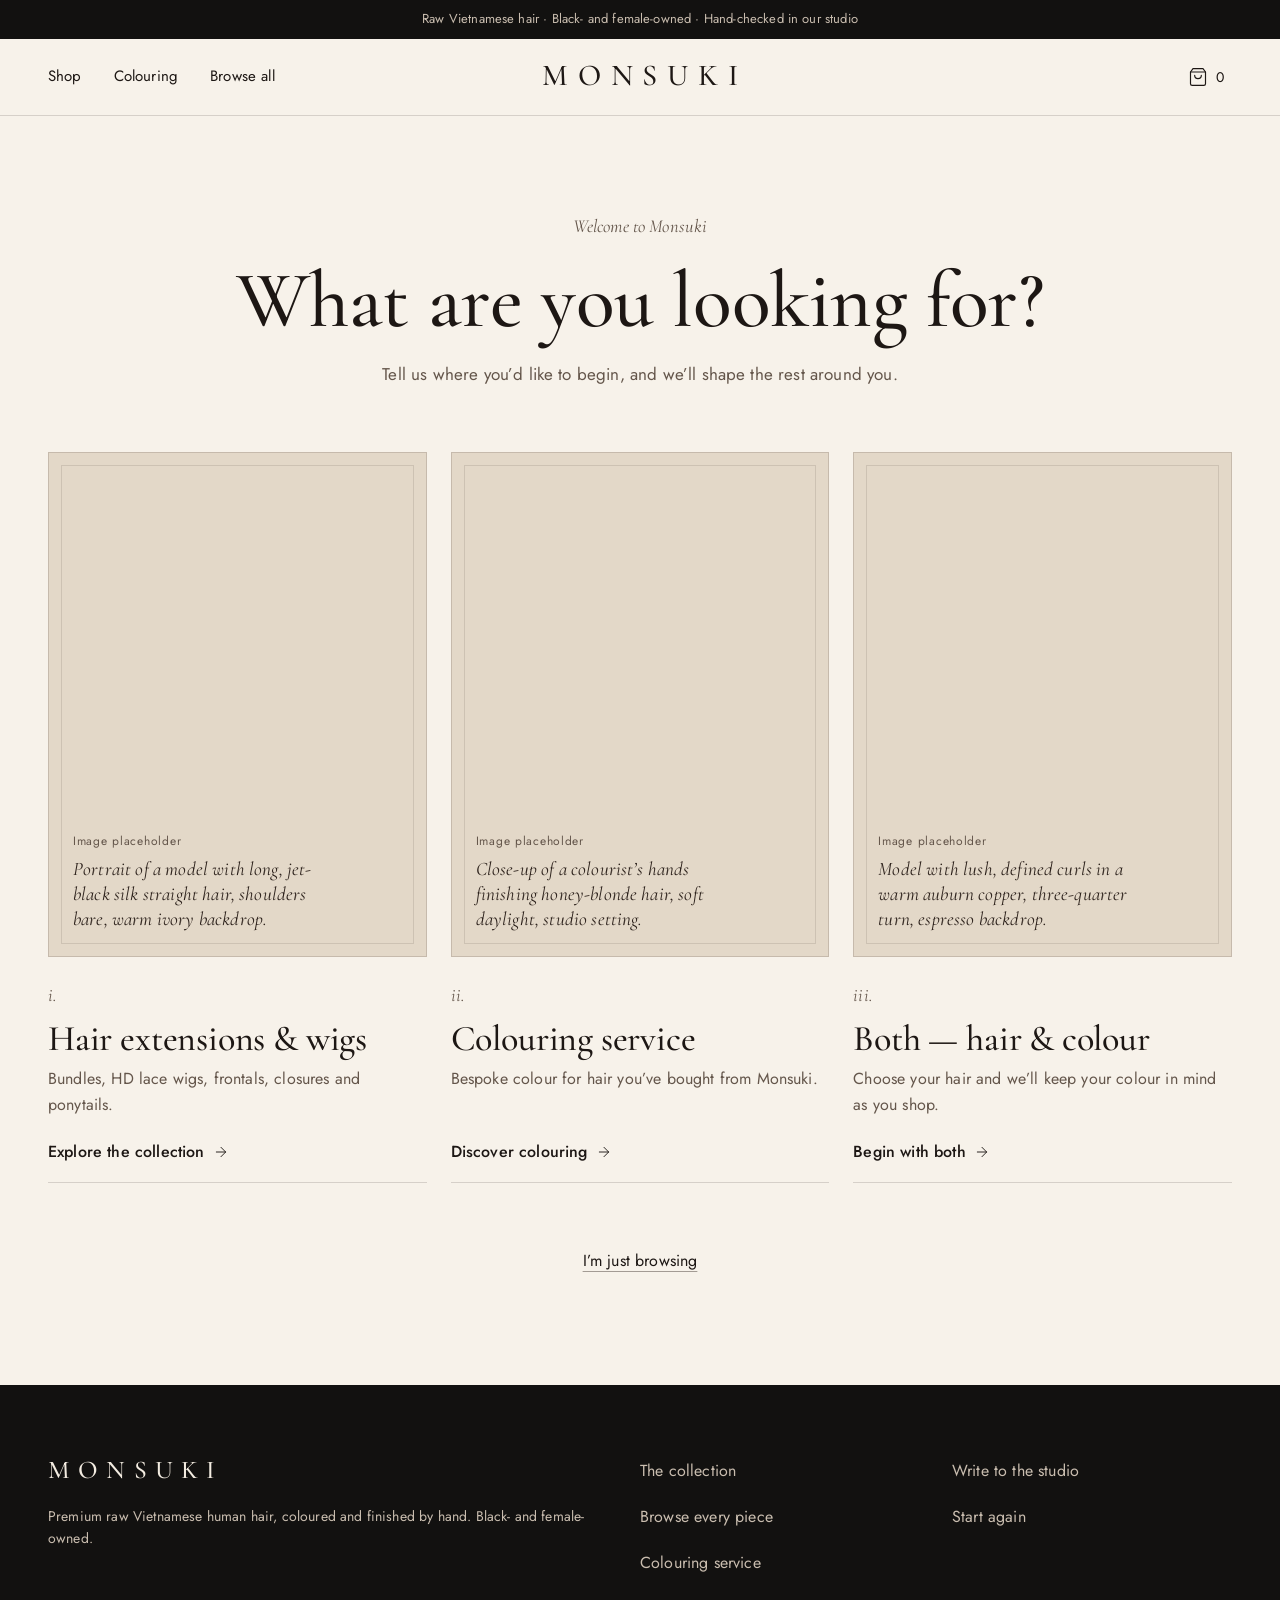
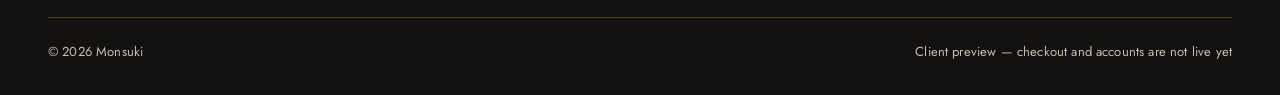
==== index.html @ 42c9d1f0 "Add files via upload" ====
<!doctype html>
<html lang="en-GB">
<head>
  <meta charset="utf-8">
  <meta name="viewport" content="width=device-width, initial-scale=1">
  <title>Monsuki — What are you looking for?</title>
  <meta name="description" content="Monsuki: premium raw Vietnamese human hair — bundles, HD lace wigs, frontals, closures and ponytails — with a bespoke colouring service.">
  <link rel="icon" href="assets/favicon.svg" type="image/svg+xml">
  <link rel="preconnect" href="https://fonts.googleapis.com">
  <link rel="preconnect" href="https://fonts.gstatic.com" crossorigin>
  <link rel="stylesheet" href="https://fonts.googleapis.com/css2?family=Cormorant+Garamond:ital,wght@0,400;0,500;0,600;1,400;1,500&family=Jost:wght@400;500&display=swap">
  <link rel="stylesheet" href="assets/css/styles.css">
  <script src="config.js"></script>
</head>
<body>
  <div data-section="header"></div>

  <!-- Section: intent picker (SHOPIFY: sections/intent-picker.liquid, 3 blocks) -->
  <main id="main" class="container welcome">
    <div class="welcome__head" data-reveal>
      <p class="eyebrow">Welcome to Monsuki</p>
      <h1>What are you looking for?</h1>
      <p class="lede">Tell us where you’d like to begin, and we’ll shape the rest around you.</p>
    </div>

    <div class="intent-cards">
      <a class="intent-card" href="shop.html?intent=none" data-reveal>
        <span class="intent-card__media">
          <span class="ph" role="img" aria-label="Model with long jet-black silk straight hair, editorial portrait">
            <span class="ph__tag">Image placeholder</span>
            <span class="ph__shot">Portrait of a model with long, jet-black silk straight hair, shoulders bare, warm ivory backdrop.</span>
          </span>
        </span>
        <span class="intent-card__body">
          <span class="intent-card__letter">i.</span>
          <span class="intent-card__title serif">Hair extensions &amp; wigs</span>
          <span class="muted">Bundles, HD lace wigs, frontals, closures and ponytails.</span>
          <span class="intent-card__cta">Explore the collection <svg class="icon icon--sm" aria-hidden="true"><use href="assets/icons.svg#arrow-right"></use></svg></span>
        </span>
      </a>

      <a class="intent-card" href="colouring.html" data-reveal>
        <span class="intent-card__media">
          <span class="ph" role="img" aria-label="Close-up of honey blonde hair being finished by a colourist">
            <span class="ph__tag">Image placeholder</span>
            <span class="ph__shot">Close-up of a colourist’s hands finishing honey-blonde hair, soft daylight, studio setting.</span>
          </span>
        </span>
        <span class="intent-card__body">
          <span class="intent-card__letter">ii.</span>
          <span class="intent-card__title serif">Colouring service</span>
          <span class="muted">Bespoke colour for hair you’ve bought from Monsuki.</span>
          <span class="intent-card__cta">Discover colouring <svg class="icon icon--sm" aria-hidden="true"><use href="assets/icons.svg#arrow-right"></use></svg></span>
        </span>
      </a>

      <a class="intent-card" href="shop.html?intent=both" data-reveal>
        <span class="intent-card__media">
          <span class="ph" role="img" aria-label="Model with defined curls coloured a warm auburn copper">
            <span class="ph__tag">Image placeholder</span>
            <span class="ph__shot">Model with lush, defined curls in a warm auburn copper, three-quarter turn, espresso backdrop.</span>
          </span>
        </span>
        <span class="intent-card__body">
          <span class="intent-card__letter">iii.</span>
          <span class="intent-card__title serif">Both — hair &amp; colour</span>
          <span class="muted">Choose your hair and we’ll keep your colour in mind as you shop.</span>
          <span class="intent-card__cta">Begin with both <svg class="icon icon--sm" aria-hidden="true"><use href="assets/icons.svg#arrow-right"></use></svg></span>
        </span>
      </a>
    </div>

    <p class="welcome__browse"><a class="link" href="browse.html">I’m just browsing</a></p>
  </main>

  <div data-section="footer"></div>
  <script type="module">
    import { initChrome } from './assets/js/chrome.js';
    initChrome('index.html');
  </script>
</body>
</html>
---- assets/css/styles.css ----
/* =====================================================================
   MONSUKI — styles
   Tokens follow .ux-profile.md: quiet luxury, one accent (champagne gold),
   flat colour only, hairlines over shadows, slow soft fades.
   Sections are grouped so each can move into a Shopify theme section later.
   ===================================================================== */

/* ---------- Tokens ---------- */
:root {
  --onyx: #121110;
  --espresso: #2e231d;
  --ivory: #f7f2ea;
  --ivory-2: #efe7db;      /* tonal surface */
  --sand: #e3d8c8;         /* placeholder surface */
  --ink: #1d1714;          /* body text on ivory */
  --muted: #64564b;        /* secondary text on ivory (AA ≥ 4.5:1) */
  --line: rgb(46 35 29 / 0.16);
  --line-strong: rgb(46 35 29 / 0.42);
  --gold: #c9ab72;         /* accent: hairlines, small marks, text on onyx/espresso only */
  --on-dark: #f3ece1;
  --on-dark-muted: #c9bdaf;
  --error: #8a2a1f;

  --serif: "Cormorant Garamond", "Times New Roman", serif;
  --sans: "Jost", "Helvetica Neue", Arial, sans-serif;

  --fs-display: clamp(2.6rem, 8vw, 5rem);
  --fs-h1: clamp(2.25rem, 6vw, 3.75rem);
  --fs-h2: clamp(1.9rem, 4.4vw, 2.9rem);
  --fs-h3: clamp(1.4rem, 2.6vw, 1.75rem);
  --fs-body: 1rem;
  --fs-small: 0.875rem;

  --space-1: 4px; --space-2: 8px; --space-3: 12px; --space-4: 16px; --space-5: 24px;
  --space-6: 32px; --space-7: 48px; --space-8: 64px; --space-9: 96px; --space-10: 128px;
  --gutter: clamp(20px, 4vw, 48px);
  --container: 1344px;
  --header-h: 64px;

  --ease: cubic-bezier(0.25, 0.1, 0.25, 1);
  --fade: 500ms;
  --fade-slow: 600ms;
}

/* ---------- Base ---------- */
*, *::before, *::after { box-sizing: border-box; }
* { margin: 0; }
html { -webkit-text-size-adjust: 100%; scroll-padding-top: calc(var(--header-h) + 16px); }
body {
  background: var(--ivory); color: var(--ink);
  font: 400 var(--fs-body)/1.6 var(--sans); letter-spacing: 0.01em;
  -webkit-font-smoothing: antialiased;
}
img { display: block; max-width: 100%; }
button, input, select, textarea { font: inherit; color: inherit; letter-spacing: inherit; }
button { cursor: pointer; background: none; border: 0; padding: 0; }
a { color: inherit; }
ul, ol { padding: 0; list-style: none; }
[hidden] { display: none !important; }
h1, h2, h3, .serif { font-family: var(--serif); font-weight: 500; line-height: 1.1; letter-spacing: -0.005em; }
h1 { font-size: var(--fs-h1); }
h2 { font-size: var(--fs-h2); }
h3 { font-size: var(--fs-h3); }
p { max-width: none; }
.lede, .accordion__body p, .colour-note, .section-head p, .hero-intro p, .steps-intro p, .confirmation p { max-width: 65ch; }
.eyebrow { font-family: var(--serif); font-style: italic; font-size: 1.15rem; color: var(--muted); }
.lede { font-size: 1.0625rem; color: var(--muted); }
.small { font-size: var(--fs-small); }
.muted { color: var(--muted); }

:focus-visible { outline: 1.5px solid var(--espresso); outline-offset: 3px; }
.on-dark :focus-visible, .on-dark:focus-visible { outline-color: var(--gold); }
.visually-hidden { position: absolute !important; width: 1px; height: 1px; overflow: hidden; clip: rect(0 0 0 0); white-space: nowrap; }
.skip-link { position: absolute; left: 16px; top: -60px; z-index: 100; background: var(--onyx); color: var(--on-dark); padding: 10px 16px; }
.skip-link:focus { top: 12px; }

.container { width: 100%; max-width: calc(var(--container) + var(--gutter) * 2); margin-inline: auto; padding-inline: var(--gutter); }
.section { padding-block: clamp(64px, 10vw, 128px); }
.section--tone { background: var(--ivory-2); }
.section--dark { background: var(--onyx); color: var(--on-dark); }
.section--dark .muted, .section--dark .lede, .section--dark .eyebrow { color: var(--on-dark-muted); }
.section-head { display: grid; gap: var(--space-3); margin-bottom: clamp(32px, 5vw, 56px); }
.section-head--center { text-align: center; justify-items: center; }
.rule { width: 48px; height: 1px; background: var(--gold); border: 0; }

.icon { width: 20px; height: 20px; flex: none; fill: none; stroke: currentColor; stroke-width: 1.4; stroke-linecap: round; stroke-linejoin: round; }
.icon--sm { width: 16px; height: 16px; }

/* ---------- Motion (soft fades only) ---------- */
[data-reveal] { opacity: 0; transition: opacity var(--fade-slow) var(--ease); }
[data-reveal].is-in { opacity: 1; }
@media (prefers-reduced-motion: reduce) {
  *, *::before, *::after { transition-duration: 0.01ms !important; animation-duration: 0.01ms !important; scroll-behavior: auto !important; }
  [data-reveal] { opacity: 1; }
}

/* ---------- Buttons & links ---------- */
.btn {
  display: inline-flex; align-items: center; justify-content: center; gap: var(--space-2);
  min-height: 52px; padding: 0 28px; border: 1px solid var(--onyx);
  font-weight: 500; font-size: 0.9375rem; letter-spacing: 0.04em; text-decoration: none; white-space: nowrap;
  transition: background var(--fade) var(--ease), color var(--fade) var(--ease), border-color var(--fade) var(--ease);
}
.btn--primary { background: var(--onyx); color: var(--on-dark); }
.btn--primary:hover { background: var(--espresso); border-color: var(--espresso); }
.btn--secondary { background: transparent; color: var(--onyx); }
.btn--secondary:hover { background: var(--onyx); color: var(--on-dark); }
.btn--light { background: var(--on-dark); color: var(--onyx); border-color: var(--on-dark); }
.btn--light:hover { background: transparent; color: var(--on-dark); }
.btn--block { width: 100%; }
.btn[aria-disabled="true"] { opacity: 0.55; }
.link {
  display: inline-flex; align-items: center; gap: var(--space-2); min-height: 44px;
  text-decoration: underline; text-decoration-thickness: 1px; text-underline-offset: 5px;
  text-decoration-color: var(--line-strong); transition: text-decoration-color var(--fade) var(--ease);
}
.link:hover { text-decoration-color: currentColor; }
.section--dark .link { text-decoration-color: var(--gold); }
.icon-btn { display: inline-grid; place-items: center; width: 44px; height: 44px; position: relative; }

/* ---------- Image placeholders (swap for real photos via products.json "src") ---------- */
.ph {
  position: relative; display: flex; flex-direction: column; justify-content: flex-end; gap: 6px;
  width: 100%; height: 100%; min-height: 100%; padding: clamp(14px, 3vw, 24px);
  background: var(--sand); color: var(--espresso); border: 1px solid var(--line);
}
.ph::before { /* thin frame mark — signals "photo goes here" without decoration */
  content: ""; position: absolute; inset: 12px; border: 1px solid rgb(46 35 29 / 0.12); pointer-events: none;
}
.ph__tag { font-size: 0.75rem; letter-spacing: 0.06em; color: var(--muted); }
.ph__shot { font-family: var(--serif); font-style: italic; font-size: clamp(1rem, 1.6vw, 1.2rem); line-height: 1.3; max-width: 34ch; }
.ph--dark { background: var(--espresso); color: var(--on-dark); border-color: rgb(255 255 255 / 0.08); }
.ph--dark::before { border-color: rgb(201 171 114 / 0.35); }
.ph--dark .ph__tag { color: var(--on-dark-muted); }
.ph--mini { padding: 0; }
.ph--mini::before { inset: 4px; }
.ph--mini .ph__tag, .ph--mini .ph__shot { display: none; }
.media { width: 100%; height: 100%; object-fit: cover; }

/* ---------- Header (section: header) ---------- */
.announce { background: var(--onyx); color: var(--on-dark-muted); text-align: center; font-size: 0.8125rem; padding: 9px var(--gutter); }
.site-header { position: sticky; top: 0; z-index: 40; background: var(--ivory); border-bottom: 1px solid var(--line); }
.container--chrome { max-width: none; }
.site-header__inner { display: grid; grid-template-columns: 1fr auto 1fr; align-items: center; height: var(--header-h); }
.site-header__nav { display: none; gap: var(--space-6); }
.site-header__nav a { text-decoration: none; font-size: 0.9375rem; padding-block: 10px; border-bottom: 1px solid transparent; transition: border-color var(--fade) var(--ease); }
.site-header__nav a:hover, .site-header__nav a[aria-current="page"] { border-bottom-color: var(--onyx); }
.logo { display: inline-flex; align-items: center; min-height: 44px; font-family: var(--serif); font-size: 1.65rem; font-weight: 500; letter-spacing: 0.32em; text-decoration: none; padding-left: 0.32em; }
.site-header__end { display: flex; justify-content: flex-end; align-items: center; }
.bag-btn { display: inline-flex; align-items: center; gap: var(--space-2); min-height: 44px; padding-inline: 8px; }
.bag-btn__count { font-size: 0.875rem; min-width: 1ch; }
@media (min-width: 768px) {
  .site-header__nav { display: flex; }
  .menu-btn { display: none; }
  :root { --header-h: 76px; }
  .logo { font-size: 1.9rem; }
}

/* ---------- Footer (section: footer) ---------- */
.site-footer { background: var(--onyx); color: var(--on-dark); padding-block: var(--space-8) var(--space-6); }
.site-footer__grid { display: grid; gap: var(--space-6); border-bottom: 1px solid rgb(201 171 114 / 0.3); padding-bottom: var(--space-6); }
.site-footer .logo { font-size: 1.6rem; padding-left: 0; }
.site-footer nav ul { display: grid; gap: 2px; }
.site-footer nav a { display: inline-flex; min-height: 44px; align-items: center; text-decoration: none; color: var(--on-dark-muted); transition: color var(--fade) var(--ease); }
.site-footer nav a:hover { color: var(--on-dark); }
.site-footer__base { padding-top: var(--space-5); display: flex; flex-wrap: wrap; gap: var(--space-3) var(--space-6); justify-content: space-between; font-size: 0.8125rem; color: var(--on-dark-muted); }
@media (min-width: 768px) { .site-footer__grid { grid-template-columns: 2fr 1fr 1fr; } }

/* ---------- Surfaces: slide-overs & dialogs ---------- */
dialog { border: 0; padding: 0; color: var(--ink); background: var(--ivory); max-width: none; max-height: none; }
dialog::backdrop { background: rgb(18 17 16 / 0.55); }
dialog[open] { animation: fade-in var(--fade) var(--ease); }
@keyframes fade-in { from { opacity: 0; } }
.sheet { position: fixed; inset: 0 0 0 auto; margin: 0; height: 100dvh; width: min(460px, 100vw); display: none; flex-direction: column; }
.sheet[open] { display: flex; }
.sheet--left { inset: 0 auto 0 0; }
.sheet--wide { width: min(560px, 100vw); }
.sheet__head { display: flex; align-items: center; justify-content: space-between; gap: var(--space-4); min-height: var(--header-h); padding-inline: var(--space-5) var(--space-3); border-bottom: 1px solid var(--line); flex: none; }
.sheet__head h2 { font-size: 1.6rem; }
.sheet__body { flex: 1; overflow-y: auto; padding: var(--space-5); }
.sheet__foot { flex: none; padding: var(--space-5); border-top: 1px solid var(--line); display: grid; gap: var(--space-3); }
.modal { margin: auto; width: min(520px, calc(100vw - 32px)); padding: var(--space-7) var(--space-6); text-align: center; }
.modal h2 { margin-bottom: var(--space-3); }
.modal p { margin-inline: auto; }
.modal .btn { margin-top: var(--space-6); }

.menu-nav { display: grid; gap: var(--space-2); }
.menu-nav a { font-family: var(--serif); font-size: 2.2rem; text-decoration: none; line-height: 1.3; }

/* ---------- Toast ---------- */
.toast { position: fixed; z-index: 90; left: 50%; bottom: 24px; transform: translateX(-50%); background: var(--onyx); color: var(--on-dark); padding: 14px 22px; font-size: 0.9375rem; opacity: 0; pointer-events: none; transition: opacity var(--fade) var(--ease); max-width: calc(100vw - 32px); }
.toast.is-visible { opacity: 1; }
body.has-buybar .toast { bottom: 104px; }

/* ---------- Bag (section: bag drawer) ---------- */
.bag-lines { display: grid; }
.bag-line { display: grid; grid-template-columns: 84px 1fr; gap: var(--space-4); padding-block: var(--space-5); border-bottom: 1px solid var(--line); }
.bag-line:first-child { padding-top: 0; }
.bag-line__media { aspect-ratio: 4 / 5; }
.bag-line__title { font-family: var(--serif); font-size: 1.3rem; line-height: 1.15; }
.bag-line__title a { text-decoration: none; display: inline-block; padding-block: 10px; margin-block: -10px; }
.bag-line__meta { font-size: var(--fs-small); color: var(--muted); }
.bag-line__edit { display: flex; flex-wrap: wrap; gap: var(--space-2) var(--space-4); margin-top: var(--space-3); }
.bag-line__extra { margin-top: var(--space-3); font-size: var(--fs-small); color: var(--muted); display: grid; gap: 6px; }
.bag-line__extra img { width: 56px; height: 56px; object-fit: cover; border: 1px solid var(--line); }
.bag-line__foot { display: flex; align-items: center; justify-content: space-between; gap: var(--space-3); margin-top: var(--space-3); }
.bag-line__confirm { grid-column: 1 / -1; display: flex; flex-wrap: wrap; align-items: center; gap: var(--space-3); padding: var(--space-4); background: var(--ivory-2); }
.bag-line__confirm p { flex: 1 1 200px; font-size: var(--fs-small); }
.bag-total { display: flex; justify-content: space-between; align-items: baseline; font-size: 1.05rem; }
.bag-total strong { font-weight: 500; }
.bag-empty { text-align: center; padding-block: var(--space-8); display: grid; gap: var(--space-4); justify-items: center; }
.bag-suggest { margin-top: var(--space-5); padding: var(--space-5); background: var(--onyx); color: var(--on-dark); display: grid; gap: var(--space-2); }
.bag-suggest h3 { font-size: 1.4rem; }
.bag-suggest p { color: var(--on-dark-muted); font-size: var(--fs-small); }

.mini-field { display: grid; gap: 0; }
.mini-field__label { font-size: 0.75rem; color: var(--muted); }
.mini-select { position: relative; display: inline-flex; align-items: center; }
.mini-select select { appearance: none; min-height: 44px; padding: 0 26px 0 0; border: 0; border-bottom: 1px solid var(--line-strong); background: transparent; font-size: var(--fs-small); border-radius: 0; }
.mini-select .icon { position: absolute; right: 0; pointer-events: none; width: 14px; }
.stepper { display: inline-flex; align-items: center; border: 1px solid var(--line-strong); }
.stepper button { width: 44px; height: 44px; display: grid; place-items: center; }
.stepper button:disabled { opacity: 0.35; cursor: not-allowed; }
.stepper output { min-width: 32px; text-align: center; font-size: 0.9375rem; }

/* ---------- Welcome (section: intent picker) ---------- */
.welcome { padding-block: clamp(40px, 8vw, 96px) clamp(56px, 8vw, 112px); }
.welcome__head { text-align: center; display: grid; justify-items: center; gap: var(--space-4); margin-bottom: clamp(32px, 6vw, 64px); }
.welcome__head h1 { font-size: var(--fs-display); }
.intent-cards { display: grid; gap: var(--space-5); }
.intent-card { display: flex; flex-direction: column; text-decoration: none; background: var(--ivory); }
.intent-card__media { aspect-ratio: 4 / 3; overflow: hidden; }
.intent-card__body { flex: 1; display: flex; flex-direction: column; align-items: flex-start; gap: var(--space-2); padding: var(--space-5) 0 var(--space-3); border-bottom: 1px solid var(--line); }
.intent-card__letter { font-family: var(--serif); font-style: italic; font-size: 1.15rem; color: var(--muted); }
.intent-card__title { font-size: clamp(1.75rem, 3vw, 2.25rem); }
.intent-card__cta { display: inline-flex; align-items: center; gap: var(--space-2); margin-top: auto; padding-top: var(--space-2); min-height: 44px; font-weight: 500; }
.intent-card__cta .icon { transition: transform var(--fade) var(--ease); }
.intent-card:hover .intent-card__cta .icon { transform: translateX(4px); }
.intent-card__media > * { transition: opacity var(--fade-slow) var(--ease); }
.intent-card:hover .intent-card__media > * { opacity: 0.88; }
.welcome__browse { text-align: center; margin-top: clamp(32px, 5vw, 56px); }
@media (min-width: 768px) {
  .intent-cards { grid-template-columns: repeat(3, 1fr); }
  .intent-card__media { aspect-ratio: 3 / 4; }
}

/* ---------- Intent banner ("both" flow) ---------- */
.intent-note { background: var(--onyx); color: var(--on-dark); }
.intent-note__inner { display: flex; flex-wrap: wrap; align-items: center; gap: var(--space-2) var(--space-5); padding-block: var(--space-3); font-size: var(--fs-small); }
.intent-note__inner p { flex: 1 1 260px; }
.intent-note__mark { display: inline-block; width: 6px; height: 6px; background: var(--gold); border-radius: 50%; margin-right: 10px; vertical-align: middle; }

/* ---------- Split hero (section: hero-split) ---------- */
.hero-split { display: grid; grid-template-columns: 1fr 1fr; }
.hero-split__half { position: relative; display: block; text-decoration: none; aspect-ratio: 3 / 4.4; overflow: hidden; }
.hero-split__label { position: absolute; left: 0; right: 0; bottom: 0; padding: var(--space-4); background: var(--onyx); color: var(--on-dark); display: flex; justify-content: space-between; align-items: center; gap: var(--space-2); }
.hero-split__label span { font-family: var(--serif); font-size: clamp(1.25rem, 2.6vw, 2rem); line-height: 1.1; }
.hero-split__half .ph { padding-bottom: calc(var(--space-4) + 64px); }
.hero-intro { display: grid; gap: var(--space-4); padding-block: clamp(40px, 7vw, 88px) var(--space-6); }
.hero-intro h1 { font-size: var(--fs-display); max-width: 14ch; }
@media (min-width: 768px) { .hero-split__half { aspect-ratio: 4 / 5; } .hero-split__label { padding: var(--space-5) var(--space-6); } }

/* ---------- Texture toggle ---------- */
.texture-bar { position: sticky; top: var(--header-h); z-index: 30; background: var(--ivory); border-bottom: 1px solid var(--line); }
.texture-bar__inner { display: flex; align-items: center; justify-content: space-between; gap: var(--space-4); min-height: 64px; }
.segmented { display: inline-flex; border: 1px solid var(--onyx); }
.segmented label { position: relative; }
.segmented input { position: absolute; opacity: 0; inset: 0; cursor: pointer; }
.segmented span { display: grid; place-items: center; min-height: 44px; min-width: 104px; padding: 0 20px; font-size: 0.9375rem; transition: background var(--fade) var(--ease), color var(--fade) var(--ease); }
.segmented input:checked + span { background: var(--onyx); color: var(--on-dark); }
.segmented input:focus-visible + span { outline: 1.5px solid var(--espresso); outline-offset: 3px; }

/* ---------- Category grid (section: category-grid) ---------- */
.cat-grid { display: grid; grid-template-columns: repeat(2, 1fr); gap: var(--space-3); }
.cat-tile { display: grid; text-align: left; gap: var(--space-3); }
.cat-tile__media { aspect-ratio: 4 / 5; overflow: hidden; }
.cat-tile__media > * { transition: opacity var(--fade-slow) var(--ease); }
.cat-tile:hover .cat-tile__media > * { opacity: 0.88; }
.cat-tile__name { font-family: var(--serif); font-size: clamp(1.2rem, 2.2vw, 1.6rem); line-height: 1.15; }
.cat-tile__count { font-size: var(--fs-small); color: var(--muted); }
.cat-tile[aria-pressed="true"] .cat-tile__name { text-decoration: underline; text-underline-offset: 6px; text-decoration-thickness: 1px; }
.cat-tile[aria-pressed="true"] .cat-tile__media { outline: 1px solid var(--onyx); outline-offset: 4px; }
@media (min-width: 768px) { .cat-grid { grid-template-columns: repeat(4, 1fr); gap: var(--space-5); } }

/* ---------- Product grid & cards (section: product-grid) ---------- */
.grid-head { display: flex; flex-wrap: wrap; align-items: baseline; justify-content: space-between; gap: var(--space-3); margin-bottom: var(--space-6); }
.product-grid { display: grid; grid-template-columns: repeat(2, 1fr); gap: var(--space-7) var(--space-3); }
@media (min-width: 768px) { .product-grid { grid-template-columns: repeat(3, 1fr); gap: var(--space-8) var(--space-5); } }
.grid-frame { border-top: 1px solid var(--line); padding-top: var(--space-6); }

.pcard { position: relative; display: grid; align-content: start; }
.pcard__link { text-decoration: none; display: grid; gap: var(--space-4); }
.pcard__media { position: relative; aspect-ratio: 4 / 5; overflow: hidden; }
.pcard__slide { width: 100%; height: 100%; }
.pcard__title { font-size: clamp(1.2rem, 2vw, 1.5rem); line-height: 1.15; }
.pcard__meta { font-size: var(--fs-small); color: var(--muted); margin-top: 4px; }
.pcard__note { font-size: 0.8125rem; color: var(--ink); margin-top: 6px; display: flex; align-items: center; gap: 8px; }
.pcard__note::before { content: ""; width: 6px; height: 6px; border-radius: 50%; background: var(--gold); outline: 1px solid var(--espresso); outline-offset: 1px; }
.pcard__dots { position: absolute; top: 12px; right: 12px; display: none; gap: 4px; }
.pcard__dots span { width: 14px; height: 2px; background: rgb(46 35 29 / 0.3); transition: background var(--fade) var(--ease); }
.pcard__dots span.is-on { background: var(--onyx); }
.pcard__add { margin-top: var(--space-3); }

/* Desktop (hover + fine pointer): product shot crossfades to the on-model shot */
@media (hover: hover) and (pointer: fine) {
  .pcard__media { display: grid; }
  .pcard__slide { grid-area: 1 / 1; }
  .pcard__slide--model { opacity: 0; transition: opacity var(--fade-slow) var(--ease); }
  .pcard__link:hover .pcard__slide--model, .pcard__link:focus-visible .pcard__slide--model { opacity: 1; }
}
/* Touch: the model shot is a second swipeable image */
@media (hover: none), (pointer: coarse) {
  .pcard__media { display: flex; overflow-x: auto; scroll-snap-type: x mandatory; scrollbar-width: none; overscroll-behavior-x: contain; }
  .pcard__media::-webkit-scrollbar { display: none; }
  .pcard__slide { flex: 0 0 100%; scroll-snap-align: start; }
  .pcard__dots { display: flex; }
}

.empty-frame { border: 1px solid var(--line); background: var(--ivory-2); padding: clamp(40px, 8vw, 80px) var(--space-5); text-align: center; display: grid; justify-items: center; gap: var(--space-4); grid-column: 1 / -1; }
.empty-frame h3 { font-size: 1.75rem; }

/* ---------- Filters (browse) ---------- */
.filters { display: grid; gap: var(--space-4); margin-bottom: var(--space-6); }
.chips { display: flex; gap: var(--space-2); overflow-x: auto; scrollbar-width: none; padding-bottom: 2px; margin-inline: calc(var(--gutter) * -1); padding-inline: var(--gutter); }
.chips::-webkit-scrollbar { display: none; }
.chip { flex: none; min-height: 44px; padding: 0 18px; border: 1px solid var(--line-strong); font-size: 0.9375rem; transition: background var(--fade) var(--ease), color var(--fade) var(--ease), border-color var(--fade) var(--ease); }
.chip:hover { border-color: var(--onyx); }
.chip[aria-pressed="true"] { background: var(--onyx); color: var(--on-dark); border-color: var(--onyx); }
.filters__row { display: flex; flex-wrap: wrap; align-items: center; justify-content: space-between; gap: var(--space-3); }
@media (min-width: 768px) { .chips { margin-inline: 0; padding-inline: 0; flex-wrap: wrap; } }

/* ---------- Lookbook (section: lookbook) ---------- */
.carousel-head { display: flex; align-items: flex-end; justify-content: space-between; gap: var(--space-4); margin-bottom: var(--space-6); }
.carousel-nav { display: none; gap: var(--space-2); }
.carousel-nav button { width: 48px; height: 48px; display: grid; place-items: center; border: 1px solid currentColor; transition: background var(--fade) var(--ease), color var(--fade) var(--ease); }
.carousel-nav button:hover { background: var(--on-dark); color: var(--onyx); }
.carousel-nav button:disabled { opacity: 0.3; cursor: default; background: none; color: inherit; }
@media (min-width: 768px) { .carousel-nav { display: flex; } }
.track { display: flex; gap: var(--space-4); overflow-x: auto; scroll-snap-type: x mandatory; scrollbar-width: none; margin-inline: calc(var(--gutter) * -1); padding-inline: var(--gutter); scroll-padding-inline: var(--gutter); }
.track::-webkit-scrollbar { display: none; }
.look { flex: 0 0 min(78vw, 340px); scroll-snap-align: start; text-decoration: none; display: grid; gap: var(--space-3); }
.look__media { aspect-ratio: 4 / 5; overflow: hidden; }
.look__wearing { font-size: var(--fs-small); color: var(--on-dark-muted); }
.look__wearing strong { color: var(--on-dark); font-weight: 400; text-decoration: underline; text-underline-offset: 4px; text-decoration-color: var(--gold); }
.look__credit { font-size: 0.8125rem; color: var(--on-dark-muted); }

/* ---------- Product detail ---------- */
.crumbs { display: flex; flex-wrap: wrap; gap: var(--space-2); font-size: var(--fs-small); color: var(--muted); padding-block: var(--space-4); }
.crumbs a { text-decoration: none; display: inline-flex; align-items: center; min-height: 44px; }
.crumbs { align-items: center; padding-block: 0; }
.crumbs a:hover { text-decoration: underline; }
.pdp { display: grid; gap: var(--space-6); padding-bottom: var(--space-9); }
.pdp { grid-template-columns: minmax(0, 1fr); }
.pdp > * { min-width: 0; }
@media (min-width: 768px) {
  .pdp { grid-template-columns: minmax(0, 1.15fr) minmax(0, 1fr); gap: clamp(40px, 5vw, 80px); align-items: start; }
  .pdp__gallery { position: sticky; top: calc(var(--header-h) + 16px); }
}

/* Gallery (section: product-gallery) */
.gallery { display: grid; grid-template-columns: minmax(0, 1fr); gap: var(--space-3); margin-inline: calc(var(--gutter) * -1); }
.gallery__stage { position: relative; }
.gallery__track { display: flex; overflow-x: auto; scroll-snap-type: x mandatory; scrollbar-width: none; aspect-ratio: 4 / 5; }
.gallery__track::-webkit-scrollbar { display: none; }
.gallery__slide { flex: 0 0 100%; scroll-snap-align: start; position: relative; }
.gallery__slide .ph { padding-bottom: 76px; }
.gallery__badge { position: absolute; left: 16px; top: 16px; z-index: 2; background: var(--onyx); color: var(--on-dark); font-size: 0.75rem; padding: 4px 10px; }
.gallery__zoom { position: absolute; right: 12px; top: 12px; z-index: 2; background: var(--ivory); border: 1px solid var(--line); }
.gallery__arrows { position: absolute; right: 12px; bottom: 12px; display: flex; gap: 6px; z-index: 2; }
.gallery__arrows button { width: 44px; height: 44px; display: grid; place-items: center; background: var(--ivory); border: 1px solid var(--line); }
.gallery__thumbs { display: flex; gap: var(--space-2); overflow-x: auto; scrollbar-width: none; padding-inline: var(--gutter); }
.gallery__thumbs::-webkit-scrollbar { display: none; }
.gallery__thumb { flex: 0 0 64px; height: 80px; border: 1px solid transparent; padding: 2px; transition: border-color var(--fade) var(--ease); }
.gallery__thumb[aria-current="true"] { border-color: var(--onyx); }
.gallery__counter { position: absolute; left: 16px; bottom: 16px; z-index: 2; font-size: 0.8125rem; background: var(--ivory); padding: 4px 10px; }
@media (min-width: 768px) { .gallery { margin-inline: 0; } .gallery__thumbs { padding-inline: 0; } .gallery__thumb { flex-basis: 76px; height: 95px; } }

.zoom { width: 100vw; height: 100dvh; margin: 0; background: var(--ivory); display: none; flex-direction: column; }
.zoom[open] { display: flex; }
.zoom__viewport { flex: 1; overflow: auto; cursor: zoom-in; display: grid; place-items: center; }
.zoom__viewport.is-zoomed { cursor: zoom-out; place-items: start; }
.zoom__canvas { width: min(90vw, 70dvh); aspect-ratio: 4 / 5; }
.zoom__viewport.is-zoomed .zoom__canvas { width: max(200vw, 140dvh); }
.zoom__bar { display: flex; align-items: center; justify-content: space-between; gap: var(--space-3); padding: var(--space-2) var(--space-3); border-top: 1px solid var(--line); }

/* Info column */
.pdp__info { display: grid; gap: var(--space-6); align-content: start; }
.pdp__title { display: grid; gap: var(--space-2); }
.pdp__title h1 { font-size: clamp(2.25rem, 5vw, 3.4rem); }
.pdp__price { font-size: 1.35rem; font-weight: 400; }
.pdp__price small { font-size: var(--fs-small); color: var(--muted); }
.field-group { display: grid; gap: var(--space-3); border: 0; padding: 0; min-width: 0; }
.field-group legend, .label { font-weight: 500; font-size: 0.9375rem; padding: 0; display: flex; justify-content: space-between; align-items: baseline; gap: var(--space-3); width: 100%; }
.legend-value { font-weight: 400; color: var(--muted); font-size: var(--fs-small); }
.lengths { display: grid; grid-template-columns: repeat(5, 1fr); gap: var(--space-2); }
.len { position: relative; }
.len input { position: absolute; inset: 0; opacity: 0; cursor: pointer; }
.len span { display: grid; place-items: center; min-height: 48px; border: 1px solid var(--line-strong); font-size: 0.9375rem; transition: background var(--fade) var(--ease), color var(--fade) var(--ease), border-color var(--fade) var(--ease); }
.len input:checked + span { background: var(--onyx); color: var(--on-dark); border-color: var(--onyx); }
.len input:hover + span { border-color: var(--onyx); }
.len input:focus-visible + span { outline: 1.5px solid var(--espresso); outline-offset: 3px; }

.swatches { display: grid; grid-template-columns: repeat(auto-fill, minmax(72px, 1fr)); gap: var(--space-4) var(--space-2); }
.swatch { position: relative; display: grid; justify-items: center; gap: 6px; text-align: center; }
.swatch input { position: absolute; inset: 0; opacity: 0; cursor: pointer; z-index: 1; }
.swatch__dot { width: 44px; height: 44px; border-radius: 50%; border: 1px solid var(--line-strong); box-shadow: 0 0 0 3px var(--ivory), 0 0 0 4px transparent; transition: box-shadow var(--fade) var(--ease); }
.swatch__dot--custom { background: var(--ivory-2); display: grid; place-items: center; }
.swatch input:checked + .swatch__dot { box-shadow: 0 0 0 3px var(--ivory), 0 0 0 4px var(--onyx); }
.swatch input:focus-visible + .swatch__dot { outline: 1.5px solid var(--espresso); outline-offset: 6px; }
.swatch__name { font-size: 0.8125rem; line-height: 1.25; }
.swatch__price { font-size: 0.75rem; color: var(--muted); line-height: 1.25; }
.colour-note { font-size: var(--fs-small); color: var(--muted); }
.colour-group.is-highlighted { padding: var(--space-5); background: var(--ivory-2); border-left: 2px solid var(--gold); }
.colour-group__flag { font-size: var(--fs-small); display: flex; gap: 10px; align-items: baseline; }
.colour-group__flag::before { content: ""; flex: none; width: 6px; height: 6px; border-radius: 50%; background: var(--gold); outline: 1px solid var(--espresso); outline-offset: 1px; transform: translateY(-2px); }

.custom-colour { display: grid; gap: var(--space-4); padding: var(--space-5); border: 1px solid var(--line); background: var(--ivory); }
.upload { display: grid; gap: var(--space-2); }
.upload__drop { display: flex; align-items: center; gap: var(--space-4); min-height: 72px; padding: var(--space-3) var(--space-4); border: 1px dashed var(--line-strong); cursor: pointer; transition: border-color var(--fade) var(--ease); }
.upload__drop:hover { border-color: var(--onyx); }
.upload__drop input { position: absolute; opacity: 0; width: 1px; height: 1px; }
.upload__drop:focus-within { outline: 1.5px solid var(--espresso); outline-offset: 3px; }
.upload__preview { display: flex; align-items: center; gap: var(--space-3); }
.upload__preview img { width: 72px; height: 72px; object-fit: cover; border: 1px solid var(--line); }

.field { display: grid; gap: 6px; }
.field label { font-weight: 500; font-size: 0.9375rem; }
.field .hint { font-size: 0.8125rem; color: var(--muted); }
.field .optional { font-weight: 400; color: var(--muted); }
.input, .select, .textarea {
  width: 100%; min-height: 50px; padding: 12px 14px; background: var(--ivory); border: 1px solid var(--line-strong); border-radius: 0;
  transition: border-color var(--fade) var(--ease);
}
.textarea { min-height: 104px; resize: vertical; }
.select { appearance: none; background-image: none; padding-right: 40px; }
.select-wrap { position: relative; }
.select-wrap .icon { position: absolute; right: 14px; top: 50%; transform: translateY(-50%); pointer-events: none; }
.input:hover, .select:hover, .textarea:hover { border-color: var(--onyx); }
.input:focus-visible, .select:focus-visible, .textarea:focus-visible { outline: 1.5px solid var(--espresso); outline-offset: 0; border-color: var(--espresso); }
[aria-invalid="true"] { border-color: var(--error) !important; }
.error { font-size: 0.8125rem; color: var(--error); display: flex; gap: 6px; }

.cap-sizes { display: grid; grid-template-columns: repeat(auto-fit, minmax(120px, 1fr)); gap: var(--space-2); }
.cap { position: relative; }
.cap input { position: absolute; inset: 0; opacity: 0; cursor: pointer; }
.cap span { display: grid; place-items: center; gap: 0; min-height: 60px; padding: 6px; border: 1px solid var(--line-strong); text-align: center; line-height: 1.25; transition: background var(--fade) var(--ease), color var(--fade) var(--ease); }
.cap small { font-size: 0.75rem; opacity: 0.8; }
.cap input:checked + span { background: var(--onyx); color: var(--on-dark); border-color: var(--onyx); }
.cap input:focus-visible + span { outline: 1.5px solid var(--espresso); outline-offset: 3px; }
.measure { display: grid; gap: var(--space-4); padding: var(--space-5); border: 1px solid var(--line); }
.measure__head { display: flex; flex-wrap: wrap; align-items: center; justify-content: space-between; gap: var(--space-3); }
.measure__grid { display: grid; grid-template-columns: repeat(auto-fit, minmax(190px, 1fr)); gap: var(--space-4); }
.unit-input { position: relative; }
.unit-input .input { padding-right: 48px; }
.unit-input span { position: absolute; right: 14px; top: 50%; transform: translateY(-50%); color: var(--muted); font-size: var(--fs-small); pointer-events: none; }
.segmented--sm span { min-width: 64px; min-height: 44px; padding: 0 14px; font-size: var(--fs-small); }

.guide-step { display: grid; gap: var(--space-3); padding-bottom: var(--space-6); margin-bottom: var(--space-6); border-bottom: 1px solid var(--line); }
.guide-step:last-child { border-bottom: 0; margin-bottom: 0; }
.guide-step svg { width: 100%; max-width: 260px; height: auto; background: var(--ivory-2); }
.guide-step h3 { font-size: 1.5rem; }
.guide-step .eyebrow { font-size: 1rem; }

.qty-row { display: flex; align-items: center; justify-content: space-between; gap: var(--space-4); flex-wrap: wrap; }

.buy { display: grid; gap: var(--space-3); }
.buy__note { font-size: var(--fs-small); color: var(--muted); }

/* Complete the look (section: complete-the-look) */
.ctl { display: grid; gap: var(--space-4); padding: var(--space-5); background: var(--ivory-2); }
.ctl__head { display: grid; gap: 4px; }
.ctl .segmented { justify-self: start; }
.ctl__head h2 { font-size: 1.75rem; }
.ctl__item { display: grid; grid-template-columns: 88px 1fr; gap: var(--space-4); align-items: start; }
.ctl__media { aspect-ratio: 4 / 5; }
.ctl__item h3 { font-size: 1.3rem; }
.ctl__item h3 a { text-decoration: none; }
.ctl__item h3 a:hover { text-decoration: underline; }
.ctl__controls { display: flex; flex-wrap: wrap; gap: var(--space-2) var(--space-4); align-items: center; margin-top: var(--space-2); }

/* Accordions (section: product-details) */
.accordion { border-top: 1px solid var(--line); }
.accordion details { border-bottom: 1px solid var(--line); }
.accordion summary { display: flex; align-items: center; justify-content: space-between; gap: var(--space-4); min-height: 64px; cursor: pointer; list-style: none; font-family: var(--serif); font-size: 1.5rem; }
.accordion summary::-webkit-details-marker { display: none; }
.accordion summary .icon { transition: transform var(--fade) var(--ease); }
.accordion details[open] summary .icon { transform: rotate(180deg); }
.accordion__body { padding-bottom: var(--space-5); color: var(--ink); }
.accordion__body ol { list-style: decimal; padding-left: 1.2em; display: grid; gap: 6px; }
.specs { display: grid; }
.specs div { display: grid; grid-template-columns: 9.5rem 1fr; gap: var(--space-3); padding-block: 10px; border-bottom: 1px solid var(--line); }
.specs div:last-child { border-bottom: 0; }
.specs dt { color: var(--muted); font-size: var(--fs-small); padding-top: 2px; }

/* Sticky add-to-bag bar (mobile) */
.buybar { position: fixed; z-index: 35; left: 0; right: 0; bottom: 0; background: var(--ivory); border-top: 1px solid var(--line-strong); padding: 12px var(--gutter) calc(12px + env(safe-area-inset-bottom)); display: flex; align-items: center; gap: var(--space-3); }
.buybar__summary { flex: 1; min-width: 0; display: grid; line-height: 1.3; }
.buybar__summary span { font-size: 0.8125rem; color: var(--muted); white-space: nowrap; overflow: hidden; text-overflow: ellipsis; }
.buybar__summary strong { font-weight: 500; font-size: 1.05rem; }
.buybar .btn { padding: 0 22px; }
body.has-buybar { padding-bottom: 84px; }
.buy__main { display: none; }
@media (min-width: 768px) {
  .buybar { display: none; }
  body.has-buybar { padding-bottom: 0; }
  .buy__main { display: inline-flex; }
}

/* ---------- Colouring page ---------- */
.edit-hero { display: grid; }
.edit-hero__media { aspect-ratio: 4 / 5; }
.edit-hero__copy { display: grid; gap: var(--space-4); align-content: center; padding: clamp(40px, 7vw, 96px) var(--gutter); background: var(--onyx); color: var(--on-dark); }
.edit-hero__copy h1 { font-size: var(--fs-display); }
.edit-hero__copy .lede, .edit-hero__copy .eyebrow { color: var(--on-dark-muted); }
.edit-hero__actions { display: flex; flex-wrap: wrap; gap: var(--space-3); margin-top: var(--space-3); }
@media (min-width: 768px) {
  .edit-hero { grid-template-columns: 1.1fr 1fr; min-height: min(86vh, 820px); }
  .edit-hero__media { aspect-ratio: auto; }
  .edit-hero__copy { padding-inline: clamp(40px, 6vw, 96px); }
}
.ba { flex: 0 0 min(86vw, 520px); scroll-snap-align: start; display: grid; gap: var(--space-3); }
.ba__pair { display: grid; grid-template-columns: 1fr 1fr; gap: 2px; }
.ba__pair > div { position: relative; aspect-ratio: 3 / 4; }
.ba__label { position: absolute; z-index: 2; left: 10px; top: 10px; background: var(--onyx); color: var(--on-dark); font-size: 0.75rem; padding: 3px 9px; }
.ba__caption { font-size: var(--fs-small); color: var(--muted); }
.ba__caption strong { color: var(--ink); font-weight: 500; }

.steps-intro { display: grid; gap: var(--space-5); }
@media (min-width: 768px) { .intake-layout { display: grid; grid-template-columns: 1fr minmax(0, 640px); gap: clamp(40px, 6vw, 96px); align-items: start; } .steps-intro { position: sticky; top: calc(var(--header-h) + 32px); } }
.how { counter-reset: how; display: grid; gap: var(--space-4); }
.how li { counter-increment: how; display: grid; grid-template-columns: 40px 1fr; gap: var(--space-3); }
.how li::before { content: counter(how); width: 40px; height: 40px; border: 1px solid var(--line-strong); border-radius: 50%; display: grid; place-items: center; font-family: var(--serif); font-size: 1.2rem; }

.wizard { background: var(--ivory); border: 1px solid var(--line); padding: clamp(20px, 4vw, 40px); }
.wizard__steps { display: flex; gap: var(--space-2); margin-bottom: var(--space-6); }
.wizard__steps li { flex: 1; display: grid; gap: 8px; font-size: 0.8125rem; color: var(--muted); }
.wizard__steps li::before { content: ""; height: 2px; background: var(--line); }
.wizard__steps li[aria-current="step"], .wizard__steps li.is-done { color: var(--ink); }
.wizard__steps li[aria-current="step"]::before, .wizard__steps li.is-done::before { background: var(--onyx); }
.wizard fieldset { border: 0; padding: 0; min-width: 0; display: grid; gap: var(--space-5); }
.wizard legend { font-family: var(--serif); font-size: 2rem; line-height: 1.1; margin-bottom: var(--space-2); padding: 0; }
.wizard__nav { display: flex; justify-content: space-between; gap: var(--space-3); margin-top: var(--space-6); padding-top: var(--space-5); border-top: 1px solid var(--line); }
.wizard__nav .btn--primary { margin-left: auto; }
.form-alert { padding: var(--space-4); border: 1px solid var(--error); color: var(--error); font-size: var(--fs-small); }
.confirmation { display: grid; gap: var(--space-4); }
.confirmation h2 { font-size: clamp(2rem, 4vw, 2.6rem); }
.confirmation ol { list-style: none; counter-reset: c; display: grid; gap: var(--space-3); margin-block: var(--space-2); }
.confirmation ol li { counter-increment: c; display: grid; grid-template-columns: 32px 1fr; gap: var(--space-3); }
.confirmation ol li::before { content: counter(c) "."; font-family: var(--serif); font-size: 1.3rem; line-height: 1.2; }
.demo-flag { font-size: 0.8125rem; color: var(--muted); border-left: 2px solid var(--gold); padding-left: var(--space-3); }

/* ---------- Tooltips for icon-only buttons (text comes from aria-label) ---------- */
[data-tip] { position: relative; }
[data-tip]::after {
  content: attr(aria-label); position: absolute; z-index: 60; top: calc(100% + 6px); left: 50%; transform: translateX(-50%);
  background: var(--onyx); color: var(--on-dark); font: 400 0.75rem/1.3 var(--sans); letter-spacing: 0.02em;
  padding: 5px 9px; white-space: nowrap; pointer-events: none; opacity: 0; transition: opacity 150ms var(--ease);
}
[data-tip="above"]::after { top: auto; bottom: calc(100% + 6px); }
[data-tip="left"]::after { left: auto; right: 0; transform: none; }
@media (hover: hover) { [data-tip]:hover::after { opacity: 1; } }
[data-tip]:focus-visible::after { opacity: 1; }
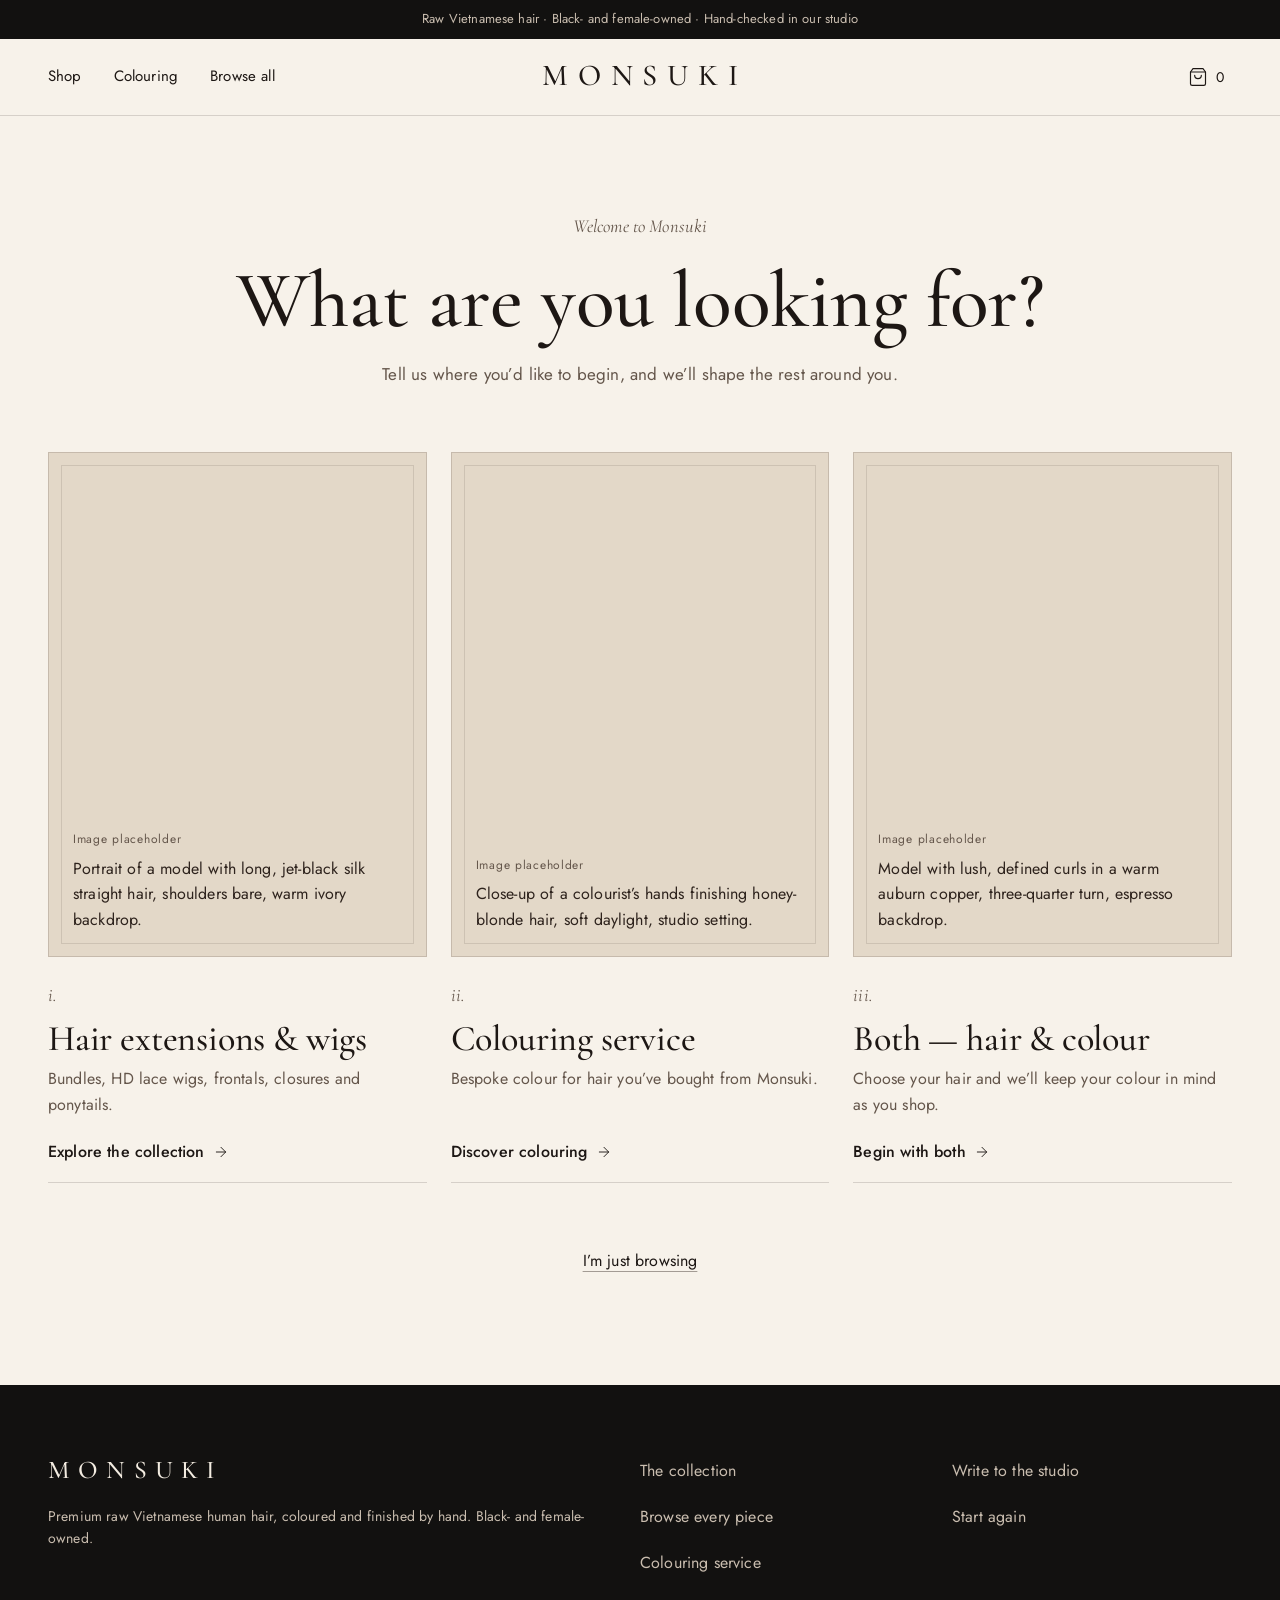
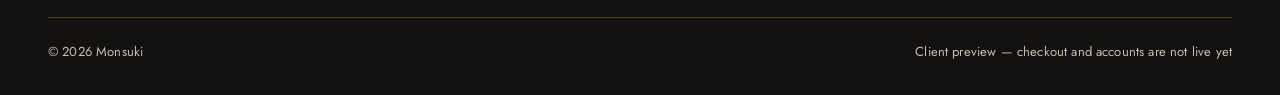
==== commit 6680a9ba: "Update image placeholders to actual image paths" ====
--- a/index.html
+++ b/index.html
@@ -28,7 +28,7 @@
         <span class="intent-card__media">
           <span class="ph" role="img" aria-label="Model with long jet-black silk straight hair, editorial portrait">
             <span class="ph__tag">Image placeholder</span>
-            <span class="ph__shot">Portrait of a model with long, jet-black silk straight hair, shoulders bare, warm ivory backdrop.</span>
+            <span class="images/frontpage_wigandbundles.JPG">Portrait of a model with long, jet-black silk straight hair, shoulders bare, warm ivory backdrop.</span>
           </span>
         </span>
         <span class="intent-card__body">
@@ -43,7 +43,7 @@
         <span class="intent-card__media">
           <span class="ph" role="img" aria-label="Close-up of honey blonde hair being finished by a colourist">
             <span class="ph__tag">Image placeholder</span>
-            <span class="ph__shot">Close-up of a colourist’s hands finishing honey-blonde hair, soft daylight, studio setting.</span>
+            <span class="images/frontpage_coloringservice.JPG">Close-up of a colourist’s hands finishing honey-blonde hair, soft daylight, studio setting.</span>
           </span>
         </span>
         <span class="intent-card__body">
@@ -58,7 +58,7 @@
         <span class="intent-card__media">
           <span class="ph" role="img" aria-label="Model with defined curls coloured a warm auburn copper">
             <span class="ph__tag">Image placeholder</span>
-            <span class="ph__shot">Model with lush, defined curls in a warm auburn copper, three-quarter turn, espresso backdrop.</span>
+            <span class="images/frontpage_both.JPG">Model with lush, defined curls in a warm auburn copper, three-quarter turn, espresso backdrop.</span>
           </span>
         </span>
         <span class="intent-card__body">
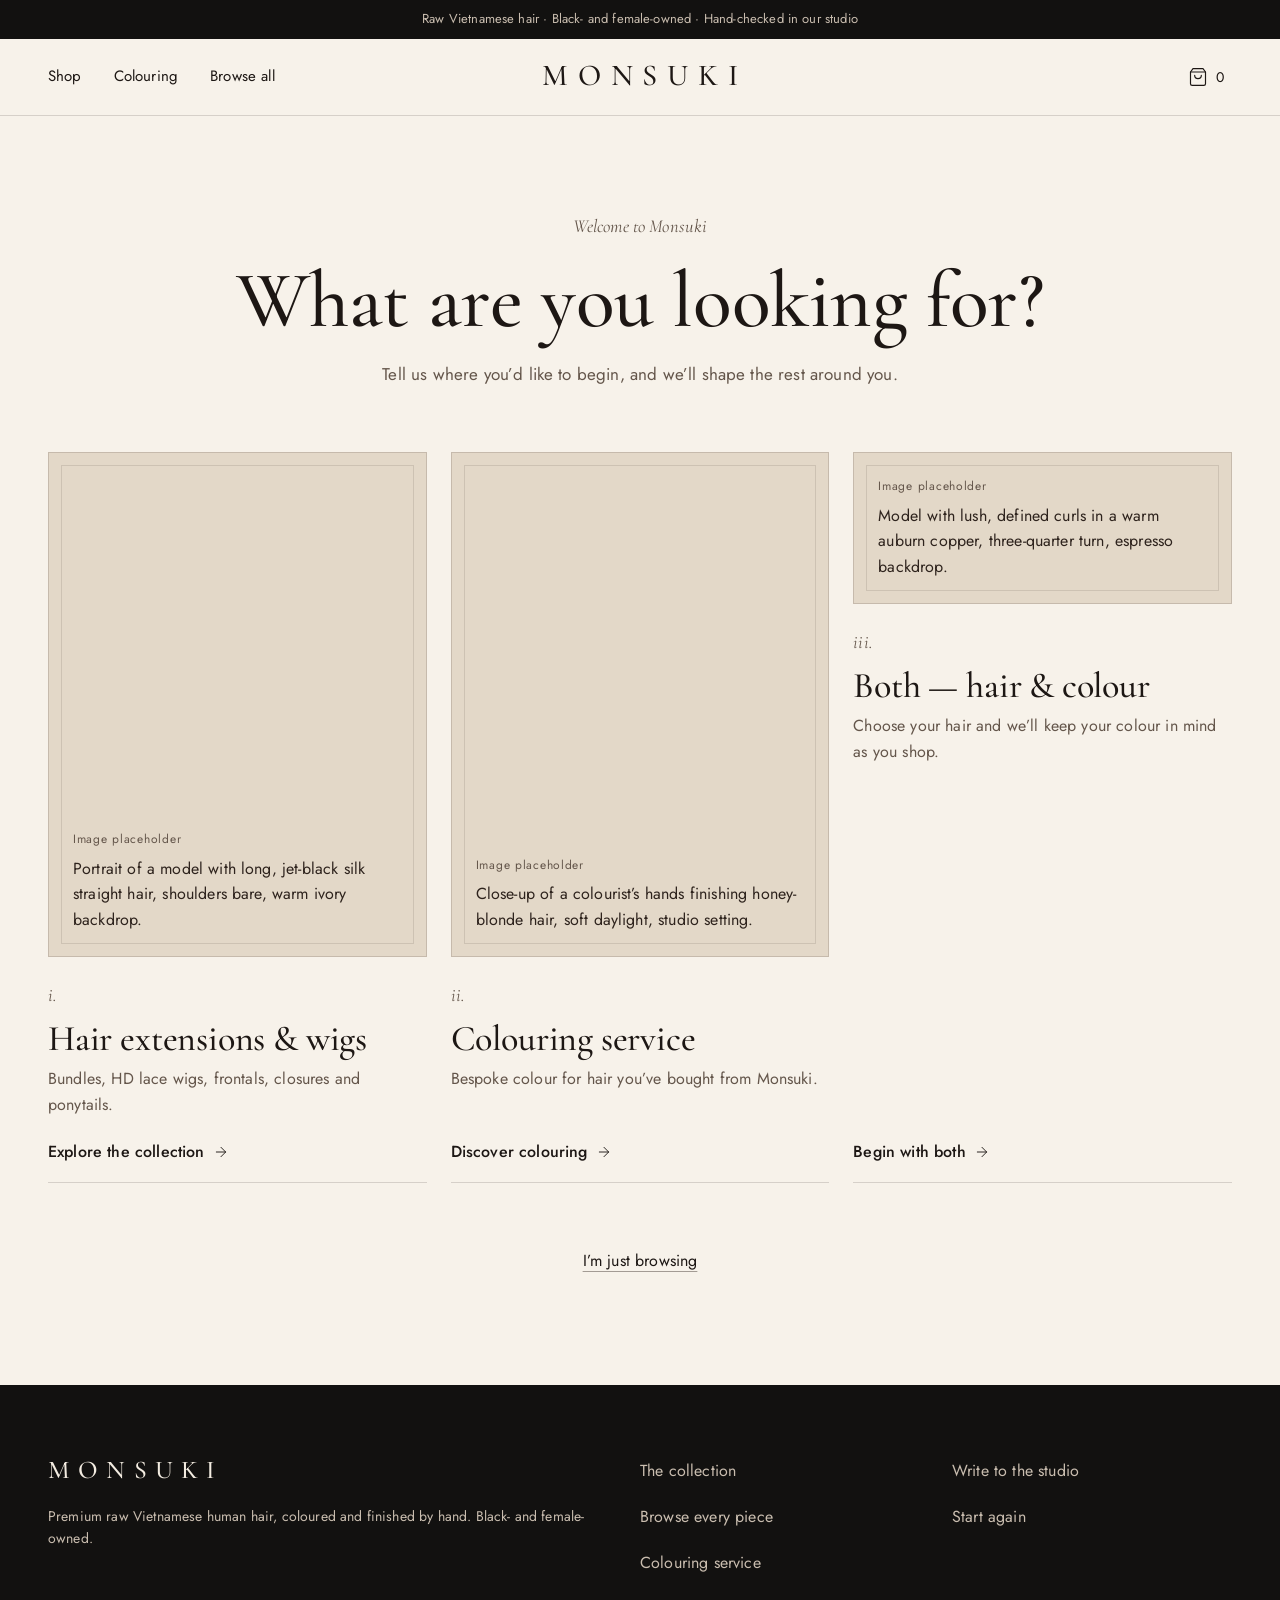
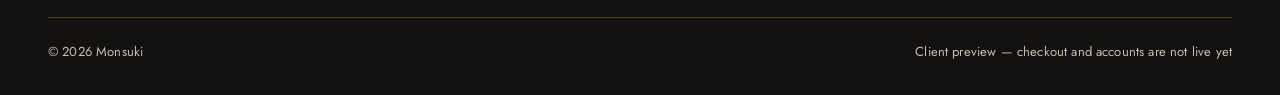
==== commit 906bec5e: "Update image span classes in index.html" ====
--- a/index.html
+++ b/index.html
@@ -28,7 +28,7 @@
         <span class="intent-card__media">
           <span class="ph" role="img" aria-label="Model with long jet-black silk straight hair, editorial portrait">
             <span class="ph__tag">Image placeholder</span>
-            <span class="images/frontpage_wigandbundles.JPG">Portrait of a model with long, jet-black silk straight hair, shoulders bare, warm ivory backdrop.</span>
+            <span class="ph_som">Portrait of a model with long, jet-black silk straight hair, shoulders bare, warm ivory backdrop.</span>
           </span>
         </span>
         <span class="intent-card__body">
@@ -55,7 +55,7 @@
       </a>
 
       <a class="intent-card" href="shop.html?intent=both" data-reveal>
-        <span class="intent-card__media">
+        <span class="images/frontpage_both.JPG">
           <span class="ph" role="img" aria-label="Model with defined curls coloured a warm auburn copper">
             <span class="ph__tag">Image placeholder</span>
             <span class="images/frontpage_both.JPG">Model with lush, defined curls in a warm auburn copper, three-quarter turn, espresso backdrop.</span>
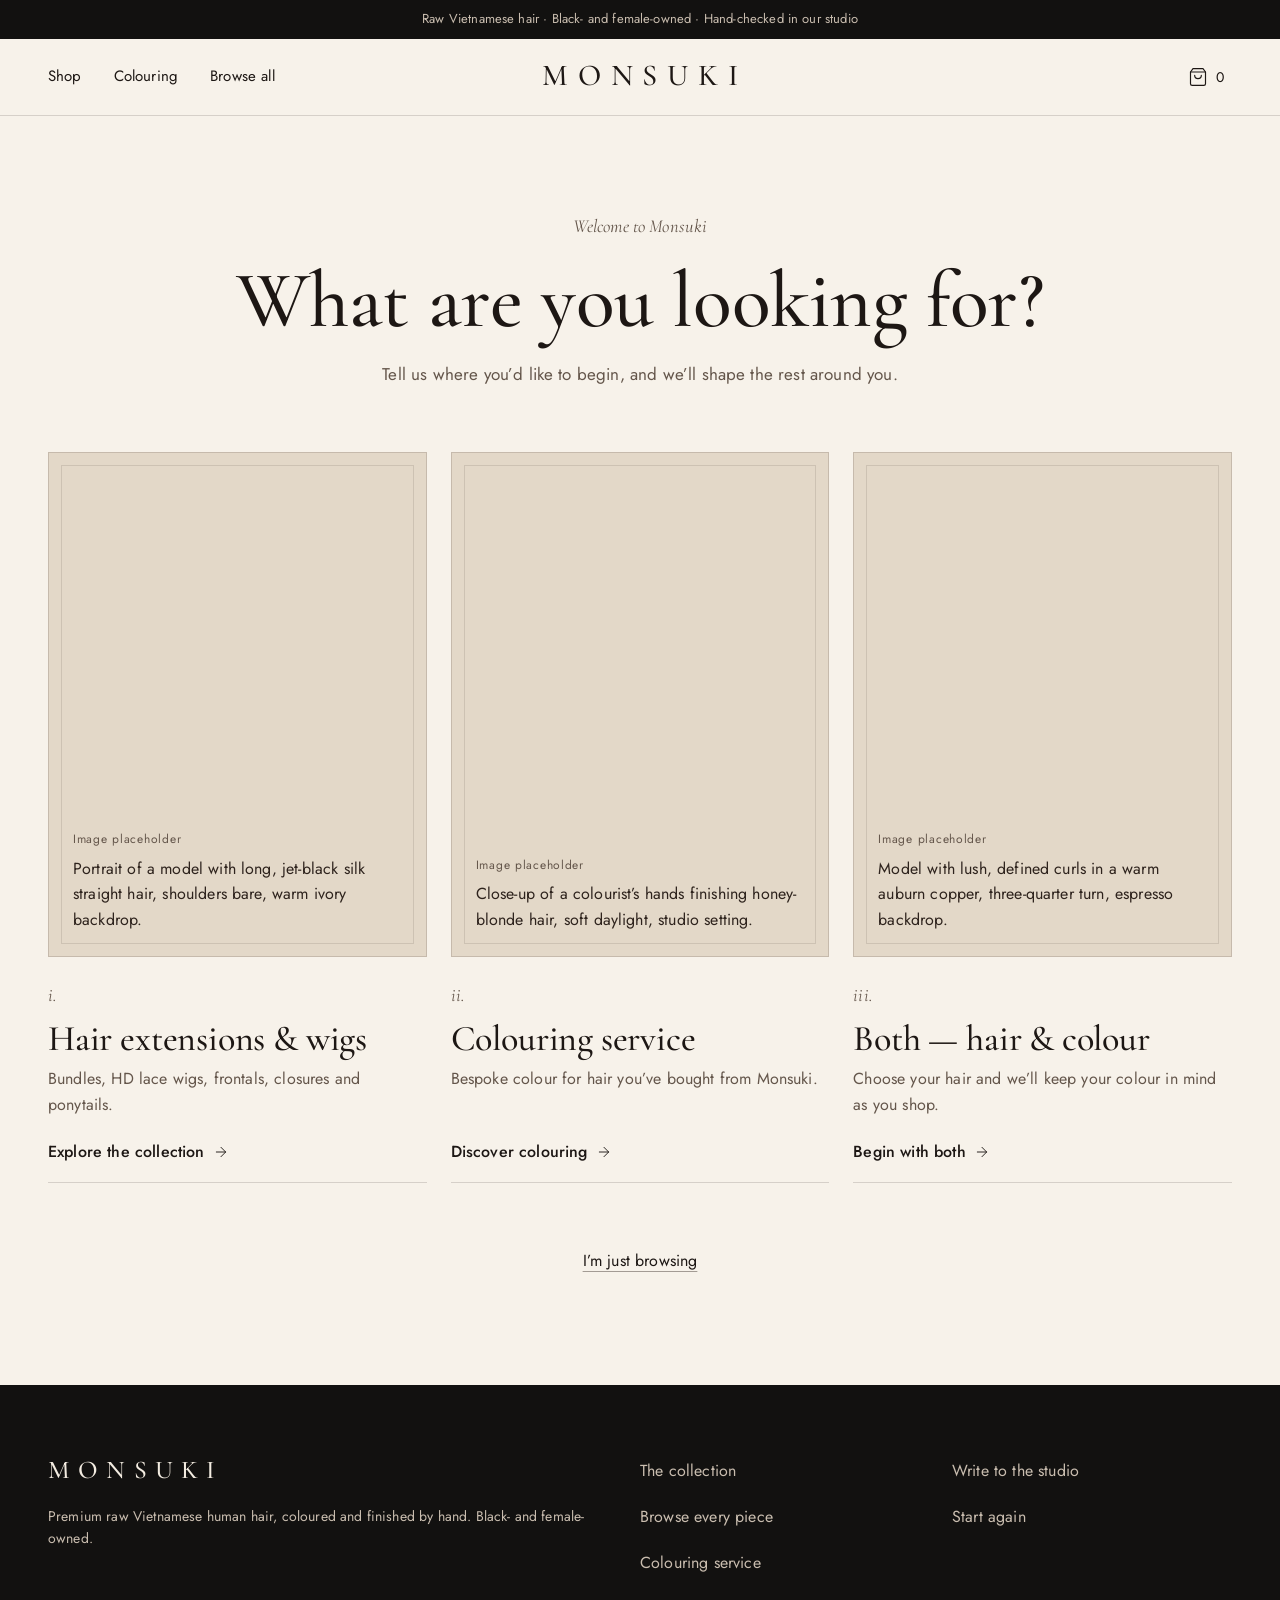
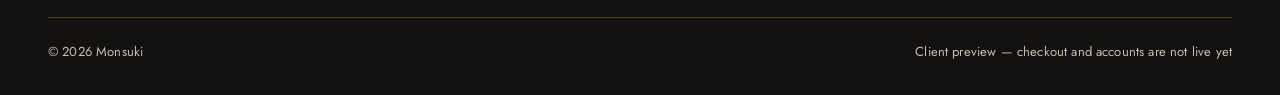
==== commit cd8f2d0d: "Replace span class for image descriptions" ====
--- a/index.html
+++ b/index.html
@@ -28,7 +28,7 @@
         <span class="intent-card__media">
           <span class="ph" role="img" aria-label="Model with long jet-black silk straight hair, editorial portrait">
             <span class="ph__tag">Image placeholder</span>
-            <span class="ph_som">Portrait of a model with long, jet-black silk straight hair, shoulders bare, warm ivory backdrop.</span>
+            <span class="ph_card">Portrait of a model with long, jet-black silk straight hair, shoulders bare, warm ivory backdrop.</span>
           </span>
         </span>
         <span class="intent-card__body">
@@ -43,7 +43,7 @@
         <span class="intent-card__media">
           <span class="ph" role="img" aria-label="Close-up of honey blonde hair being finished by a colourist">
             <span class="ph__tag">Image placeholder</span>
-            <span class="images/frontpage_coloringservice.JPG">Close-up of a colourist’s hands finishing honey-blonde hair, soft daylight, studio setting.</span>
+            <span class="ph_card">Close-up of a colourist’s hands finishing honey-blonde hair, soft daylight, studio setting.</span>
           </span>
         </span>
         <span class="intent-card__body">
@@ -55,10 +55,10 @@
       </a>
 
       <a class="intent-card" href="shop.html?intent=both" data-reveal>
-        <span class="images/frontpage_both.JPG">
+        <span class="intent-card__media">
           <span class="ph" role="img" aria-label="Model with defined curls coloured a warm auburn copper">
             <span class="ph__tag">Image placeholder</span>
-            <span class="images/frontpage_both.JPG">Model with lush, defined curls in a warm auburn copper, three-quarter turn, espresso backdrop.</span>
+            <span class="ph_card">Model with lush, defined curls in a warm auburn copper, three-quarter turn, espresso backdrop.</span>
           </span>
         </span>
         <span class="intent-card__body">
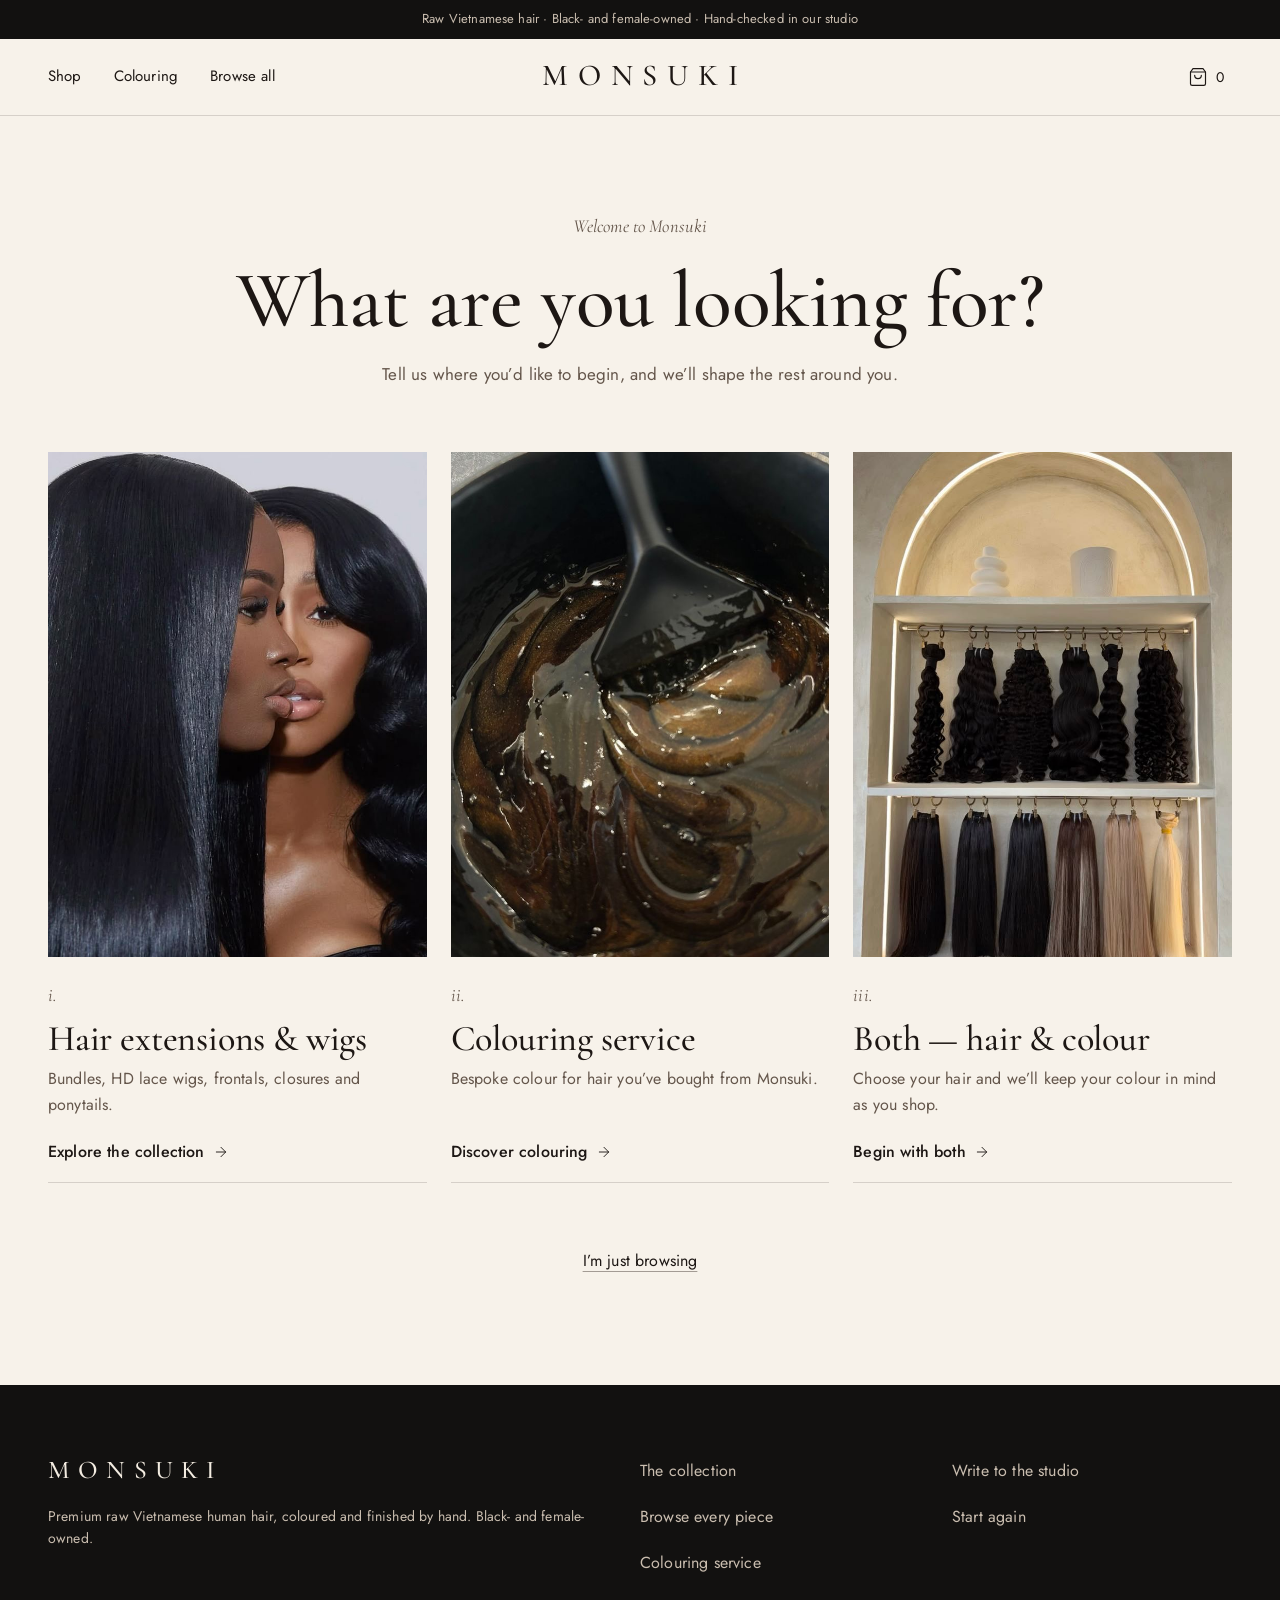
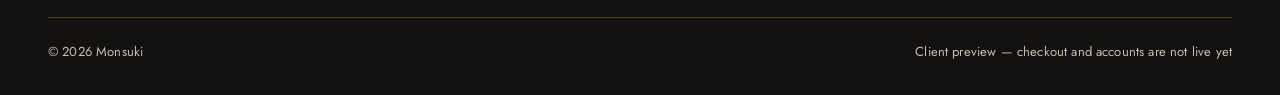
==== commit b070439f: "Update intent cards with images Replaced placeholder spans with image elements for intent cards." ====
--- a/index.html
+++ b/index.html
@@ -26,10 +26,7 @@
     <div class="intent-cards">
       <a class="intent-card" href="shop.html?intent=none" data-reveal>
         <span class="intent-card__media">
-          <span class="ph" role="img" aria-label="Model with long jet-black silk straight hair, editorial portrait">
-            <span class="ph__tag">Image placeholder</span>
-            <span class="ph_card">Portrait of a model with long, jet-black silk straight hair, shoulders bare, warm ivory backdrop.</span>
-          </span>
+                <img class="media" src="images/frontpage_wigandbundles.JPG" alt="Two model with long jet-black silk straight and bodywave hair ">
         </span>
         <span class="intent-card__body">
           <span class="intent-card__letter">i.</span>
@@ -41,10 +38,7 @@
 
       <a class="intent-card" href="colouring.html" data-reveal>
         <span class="intent-card__media">
-          <span class="ph" role="img" aria-label="Close-up of honey blonde hair being finished by a colourist">
-            <span class="ph__tag">Image placeholder</span>
-            <span class="ph_card">Close-up of a colourist’s hands finishing honey-blonde hair, soft daylight, studio setting.</span>
-          </span>
+                   <img class="media" src="images/frontpage_coloringservice.JPG" alt="Dark brown hair dye">
         </span>
         <span class="intent-card__body">
           <span class="intent-card__letter">ii.</span>
@@ -56,10 +50,7 @@
 
       <a class="intent-card" href="shop.html?intent=both" data-reveal>
         <span class="intent-card__media">
-          <span class="ph" role="img" aria-label="Model with defined curls coloured a warm auburn copper">
-            <span class="ph__tag">Image placeholder</span>
-            <span class="ph_card">Model with lush, defined curls in a warm auburn copper, three-quarter turn, espresso backdrop.</span>
-          </span>
+                  <img class="media" src="images/frontpage_both.JPG" alt="Hair extensions both dyed and raw">
         </span>
         <span class="intent-card__body">
           <span class="intent-card__letter">iii.</span>
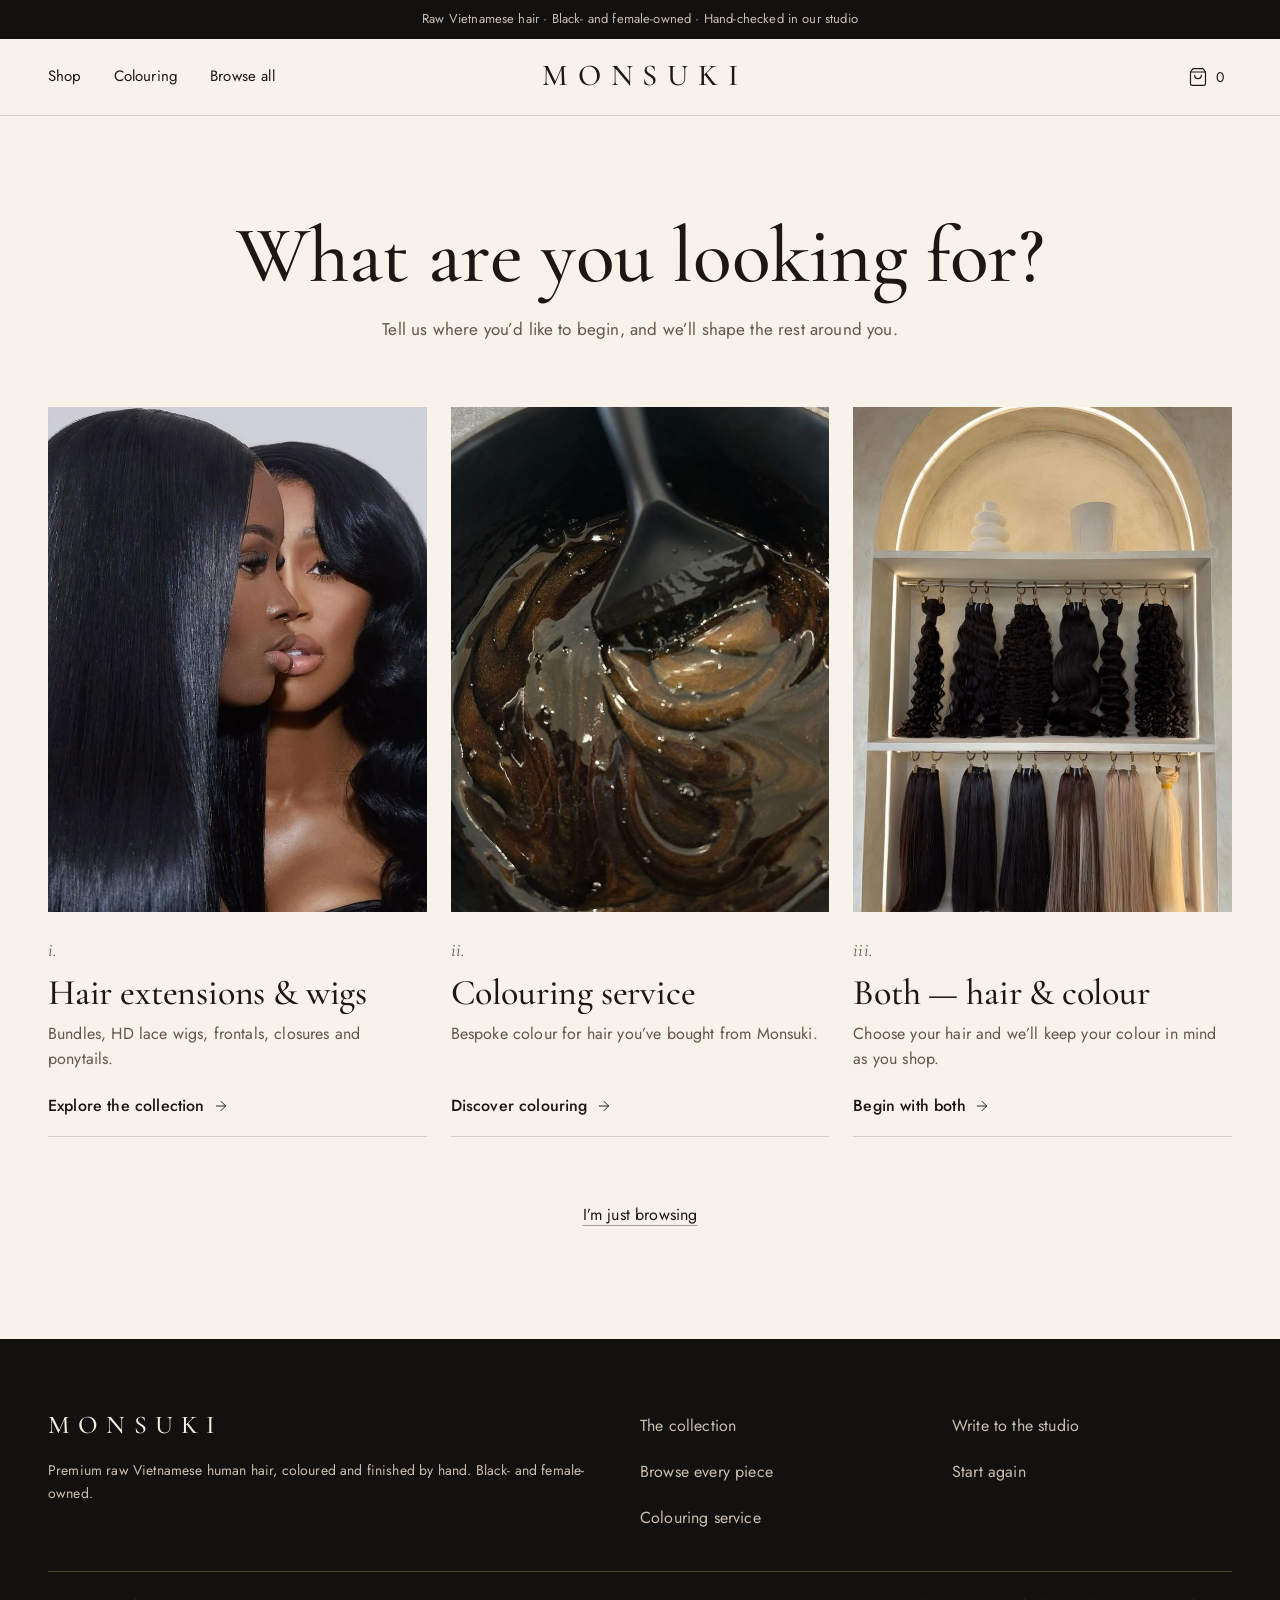
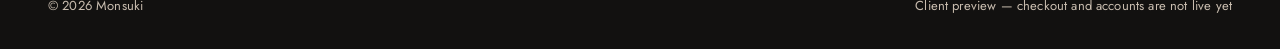
==== commit 18dae6bf: "Remove welcome message from index.html" ====
--- a/index.html
+++ b/index.html
@@ -18,7 +18,6 @@
   <!-- Section: intent picker (SHOPIFY: sections/intent-picker.liquid, 3 blocks) -->
   <main id="main" class="container welcome">
     <div class="welcome__head" data-reveal>
-      <p class="eyebrow">Welcome to Monsuki</p>
       <h1>What are you looking for?</h1>
       <p class="lede">Tell us where you’d like to begin, and we’ll shape the rest around you.</p>
     </div>
